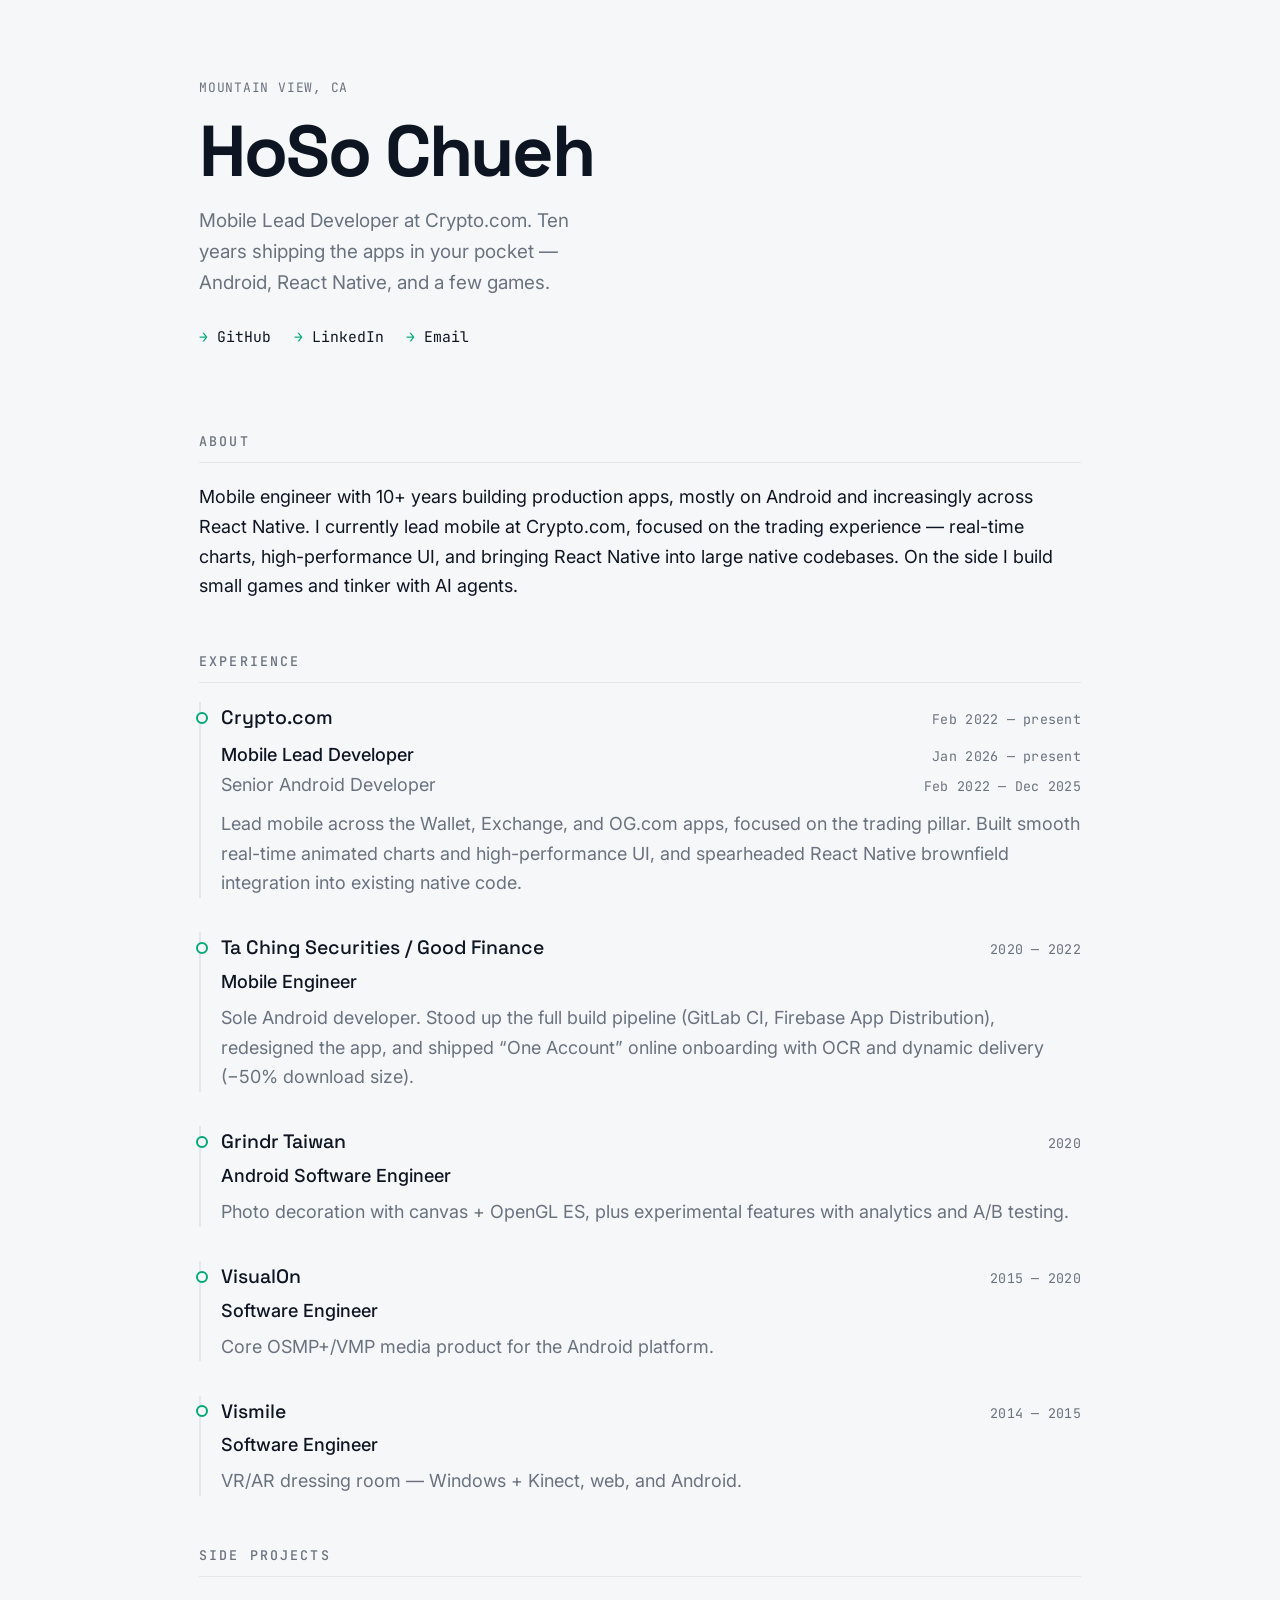
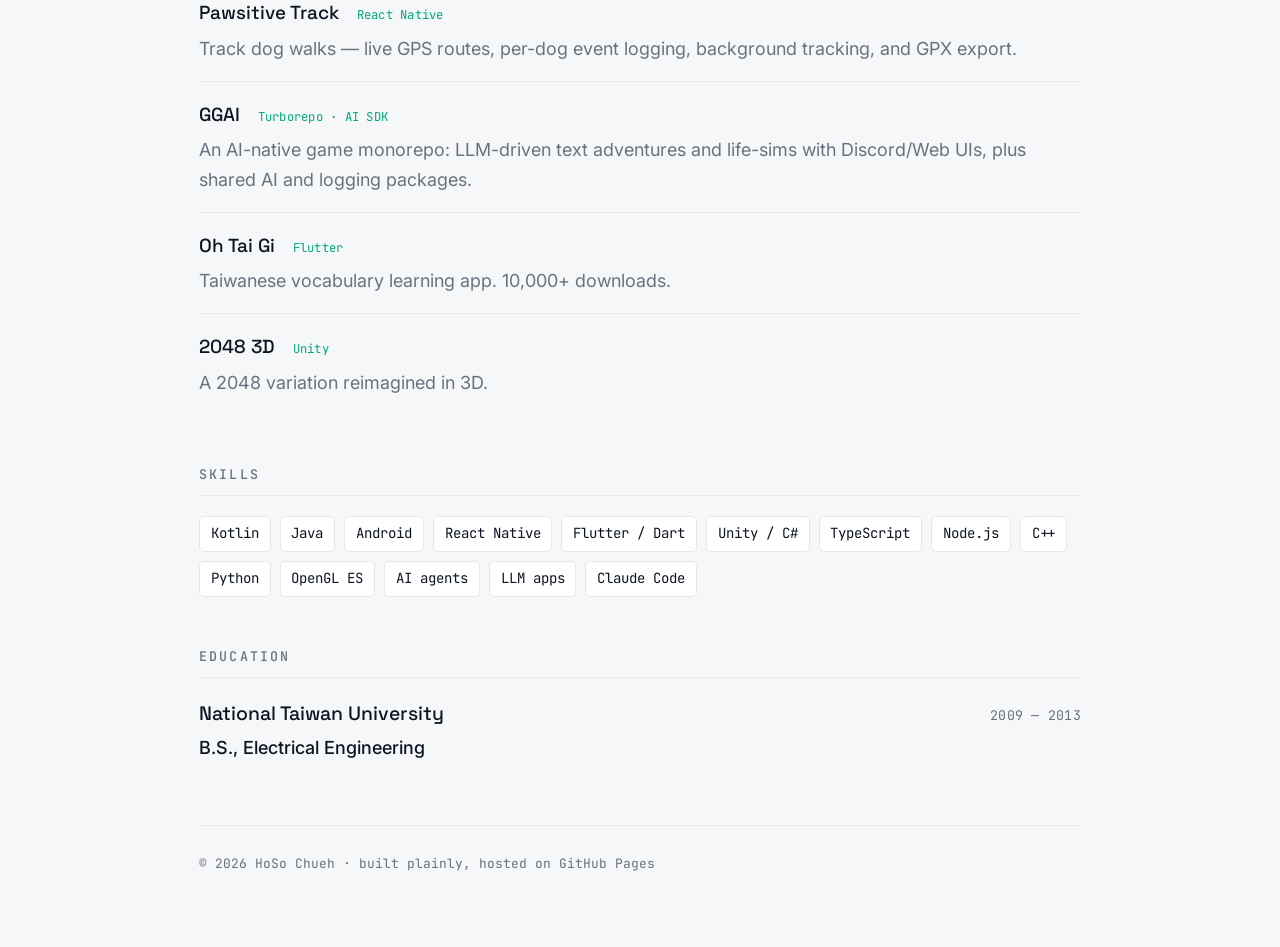
==== index.html @ 7f8a241b "feat: simplify hero and update side projects Remove the career-chart hero in favor of a clean single" ====
<!DOCTYPE html>
<html lang="en">
<head>
  <meta charset="UTF-8" />
  <meta name="viewport" content="width=device-width, initial-scale=1.0" />
  <title>HoSo Chueh — Mobile Lead Developer</title>
  <meta name="description" content="HoSo Chueh — Mobile Lead Developer at Crypto.com. 10+ years shipping Android, React Native, and cross-platform apps." />

  <link rel="preconnect" href="https://fonts.googleapis.com" />
  <link rel="preconnect" href="https://fonts.gstatic.com" crossorigin />
  <link href="https://fonts.googleapis.com/css2?family=Space+Grotesk:wght@400;500;700&family=JetBrains+Mono:wght@400;500&family=Inter:wght@400;500&display=swap" rel="stylesheet" />

  <link rel="stylesheet" href="styles.css" />
  <link rel="icon" href="data:image/svg+xml,<svg xmlns='http://www.w3.org/2000/svg' viewBox='0 0 100 100'><polyline points='10,80 35,60 55,68 75,30 90,18' fill='none' stroke='%2300a878' stroke-width='10' stroke-linecap='round' stroke-linejoin='round'/></svg>" />
</head>
<body>
  <main>
    <header class="hero">
      <p class="eyebrow">Mountain View, CA</p>
      <h1>HoSo&nbsp;Chueh</h1>
      <p class="tagline">Mobile Lead Developer at Crypto.com. Ten years shipping
        the apps in your pocket — Android, React&nbsp;Native, and a few games.</p>
      <ul class="links">
        <li><a href="https://github.com/hschueh" rel="me">GitHub</a></li>
        <li><a href="https://www.linkedin.com/in/hoso-chueh-b6374258/" rel="me">LinkedIn</a></li>
        <li><a href="mailto:hoso.chueh@gmail.com">Email</a></li>
      </ul>
    </header>

    <section>
      <h2>About</h2>
      <p>
        Mobile engineer with 10+ years building production apps, mostly on Android
        and increasingly across React&nbsp;Native. I currently lead mobile at
        Crypto.com, focused on the trading experience — real-time charts,
        high-performance UI, and bringing React&nbsp;Native into large native
        codebases. On the side I build small games and tinker with AI agents.
      </p>
    </section>

    <section>
      <h2>Experience</h2>
      <ol class="timeline">
        <li>
          <div class="org">Crypto.com<span class="when">Feb 2022 — present</span></div>
          <ul class="roles">
            <li><span class="role">Mobile Lead Developer</span><span class="when">Jan 2026 — present</span></li>
            <li><span class="role">Senior Android Developer</span><span class="when">Feb 2022 — Dec 2025</span></li>
          </ul>
          <p>Lead mobile across the Wallet, Exchange, and OG.com apps, focused on the
             trading pillar. Built smooth real-time animated charts and
             high-performance UI, and spearheaded React&nbsp;Native brownfield
             integration into existing native code.</p>
        </li>
        <li>
          <div class="org">Ta Ching Securities / Good Finance<span class="when">2020 — 2022</span></div>
          <p class="role">Mobile Engineer</p>
          <p>Sole Android developer. Stood up the full build pipeline (GitLab CI,
             Firebase App Distribution), redesigned the app, and shipped “One Account”
             online onboarding with OCR and dynamic delivery (−50% download size).</p>
        </li>
        <li>
          <div class="org">Grindr Taiwan<span class="when">2020</span></div>
          <p class="role">Android Software Engineer</p>
          <p>Photo decoration with canvas + OpenGL&nbsp;ES, plus experimental features
             with analytics and A/B testing.</p>
        </li>
        <li>
          <div class="org">VisualOn<span class="when">2015 — 2020</span></div>
          <p class="role">Software Engineer</p>
          <p>Core OSMP+/VMP media product for the Android platform.</p>
        </li>
        <li>
          <div class="org">Vismile<span class="when">2014 — 2015</span></div>
          <p class="role">Software Engineer</p>
          <p>VR/AR dressing room — Windows + Kinect, web, and Android.</p>
        </li>
      </ol>
    </section>

    <section>
      <h2>Side Projects</h2>
      <ul class="projects">
        <li>
          <span class="proj-name">Pawsitive Track</span>
          <span class="proj-tag">React Native</span>
          <p>Track dog walks — live GPS routes, per-dog event logging, background
             tracking, and GPX export.</p>
        </li>
        <li>
          <span class="proj-name">GGAI</span>
          <span class="proj-tag">Turborepo · AI SDK</span>
          <p>An AI-native game monorepo: LLM-driven text adventures and life-sims with
             Discord/Web UIs, plus shared AI and logging packages.</p>
        </li>
        <li>
          <a class="proj-name" href="https://play.google.com/store/apps/details?id=com.gonnaggstudio.oh_tai_gi">Oh Tai Gi</a>
          <span class="proj-tag">Flutter</span>
          <p>Taiwanese vocabulary learning app. 10,000+ downloads.</p>
        </li>
        <li>
          <a class="proj-name" href="https://play.google.com/store/apps/details?id=com.gonnaggstudio.threed2048">2048 3D</a>
          <span class="proj-tag">Unity</span>
          <p>A 2048 variation reimagined in 3D.</p>
        </li>
      </ul>
    </section>

    <section>
      <h2>Skills</h2>
      <ul class="skills">
        <li>Kotlin</li><li>Java</li><li>Android</li>
        <li>React Native</li><li>Flutter / Dart</li><li>Unity / C#</li>
        <li>TypeScript</li><li>Node.js</li><li>C++</li><li>Python</li><li>OpenGL ES</li>
        <li>AI agents</li><li>LLM apps</li><li>Claude Code</li>
      </ul>
    </section>

    <section>
      <h2>Education</h2>
      <div class="org">National Taiwan University<span class="when">2009 — 2013</span></div>
      <p class="role">B.S., Electrical Engineering</p>
    </section>

    <footer>
      <p>© <span id="year"></span> HoSo Chueh · built plainly, hosted on GitHub Pages</p>
    </footer>
  </main>

  <script src="main.js"></script>
</body>
</html>
---- styles.css ----
:root {
  --paper:   #f6f7f9;
  --panel:   #ffffff;
  --ink:     #0d1522;
  --muted:   #69727f;
  --rule:    #e4e8ed;
  --signal:  #00a878;
  --signal-soft: rgba(0, 168, 120, 0.12);
  --mark:    #e2a03f;
  --maxw:    52rem;

  --display: "Space Grotesk", ui-sans-serif, system-ui, sans-serif;
  --body:    "Inter", ui-sans-serif, system-ui, sans-serif;
  --mono:    "JetBrains Mono", ui-monospace, "SFMono-Regular", monospace;
}

@media (prefers-color-scheme: dark) {
  :root {
    --paper:  #0b111b;
    --panel:  #121a26;
    --ink:    #eef1f5;
    --muted:  #8b95a3;
    --rule:   #20293a;
    --signal: #2dd4a0;
    --signal-soft: rgba(45, 212, 160, 0.14);
    --mark:   #f0b860;
  }
}

* { box-sizing: border-box; }

html { font-size: 18px; }

body {
  margin: 0;
  background: var(--paper);
  color: var(--ink);
  font-family: var(--body);
  line-height: 1.65;
  -webkit-font-smoothing: antialiased;
  text-rendering: optimizeLegibility;
}

main {
  max-width: var(--maxw);
  margin: 0 auto;
  padding: clamp(2.5rem, 6vw, 5rem) 1.5rem 4rem;
}

a {
  color: var(--signal);
  text-decoration: none;
  text-underline-offset: 3px;
}
a:hover { text-decoration: underline; }

:focus-visible {
  outline: 2px solid var(--signal);
  outline-offset: 3px;
  border-radius: 2px;
}

p { margin: 0 0 0.5rem; }

/* ---------- Hero ---------- */

.hero {
  margin-bottom: clamp(3rem, 7vw, 4.5rem);
}

.eyebrow {
  font-family: var(--mono);
  font-size: 0.72rem;
  letter-spacing: 0.06em;
  text-transform: uppercase;
  color: var(--muted);
  margin: 0 0 1rem;
}
.eyebrow .up { color: var(--signal); font-weight: 500; }

h1 {
  font-family: var(--display);
  font-weight: 700;
  font-size: clamp(2.6rem, 8vw, 4rem);
  line-height: 0.98;
  letter-spacing: -0.03em;
  margin: 0 0 1rem;
}

.tagline {
  font-size: 1.05rem;
  color: var(--muted);
  margin: 0 0 1.5rem;
  max-width: 32ch;
}

.links {
  list-style: none;
  display: flex;
  flex-wrap: wrap;
  gap: 1.25rem;
  padding: 0;
  margin: 0;
  font-family: var(--mono);
  font-size: 0.82rem;
}
.links a { color: var(--ink); }
.links a::before { content: "→ "; color: var(--signal); }
.links a:hover { color: var(--signal); }

/* ---------- Sections ---------- */

section { margin-bottom: 2.75rem; }

h2 {
  font-family: var(--mono);
  font-size: 0.74rem;
  font-weight: 500;
  text-transform: uppercase;
  letter-spacing: 0.16em;
  color: var(--muted);
  margin: 0 0 1.1rem;
  padding-bottom: 0.5rem;
  border-bottom: 1px solid var(--rule);
}

/* ---------- Experience timeline ---------- */

.timeline { list-style: none; padding: 0; margin: 0; }
.timeline > li {
  margin-bottom: 1.9rem;
  padding-left: 1.1rem;
  border-left: 2px solid var(--rule);
  position: relative;
}
.timeline > li::before {
  content: "";
  position: absolute;
  left: -5px;
  top: 0.55rem;
  width: 8px;
  height: 8px;
  border-radius: 50%;
  background: var(--paper);
  border: 2px solid var(--signal);
}

.org {
  display: flex;
  flex-wrap: wrap;
  justify-content: space-between;
  align-items: baseline;
  gap: 0.5rem;
  font-family: var(--display);
  font-weight: 500;
  font-size: 1.08rem;
  margin-bottom: 0.15rem;
}

.role {
  font-weight: 500;
  color: var(--ink);
  margin: 0 0 0.35rem;
}

.when {
  font-family: var(--mono);
  font-weight: 400;
  font-size: 0.74rem;
  color: var(--muted);
  white-space: nowrap;
  letter-spacing: 0.02em;
}

.roles {
  list-style: none;
  padding: 0;
  margin: 0.3rem 0 0.55rem;
}
.roles > li {
  display: flex;
  flex-wrap: wrap;
  justify-content: space-between;
  align-items: baseline;
  gap: 0.5rem;
}
.roles .role { font-weight: 400; color: var(--muted); margin: 0; }
.roles > li:first-child .role { color: var(--ink); font-weight: 500; }

.timeline p:last-child { margin: 0; color: var(--muted); }

/* ---------- Projects ---------- */

.projects { list-style: none; padding: 0; margin: 0; }
.projects > li {
  padding: 0.95rem 0;
  border-bottom: 1px solid var(--rule);
}
.projects > li:first-child { padding-top: 0; }
.projects > li:last-child { border-bottom: 0; }

.proj-name {
  font-family: var(--display);
  font-weight: 500;
  font-size: 1.05rem;
}
a.proj-name { color: var(--ink); }
a.proj-name:hover { color: var(--signal); }

.proj-tag {
  font-family: var(--mono);
  font-size: 0.68rem;
  color: var(--signal);
  margin-left: 0.7rem;
  letter-spacing: 0.02em;
}

.projects p { margin: 0.3rem 0 0; color: var(--muted); }

/* ---------- Skills ---------- */

.skills {
  list-style: none;
  display: flex;
  flex-wrap: wrap;
  gap: 0.5rem;
  padding: 0;
  margin: 0;
}
.skills li {
  font-family: var(--mono);
  font-size: 0.78rem;
  color: var(--ink);
  background: var(--panel);
  border: 1px solid var(--rule);
  border-radius: 5px;
  padding: 0.3rem 0.6rem;
}

/* ---------- Footer ---------- */

footer {
  margin-top: 3.5rem;
  padding-top: 1.5rem;
  border-top: 1px solid var(--rule);
}
footer p {
  font-family: var(--mono);
  font-size: 0.72rem;
  color: var(--muted);
  margin: 0;
}

/* ---------- Responsive ---------- */
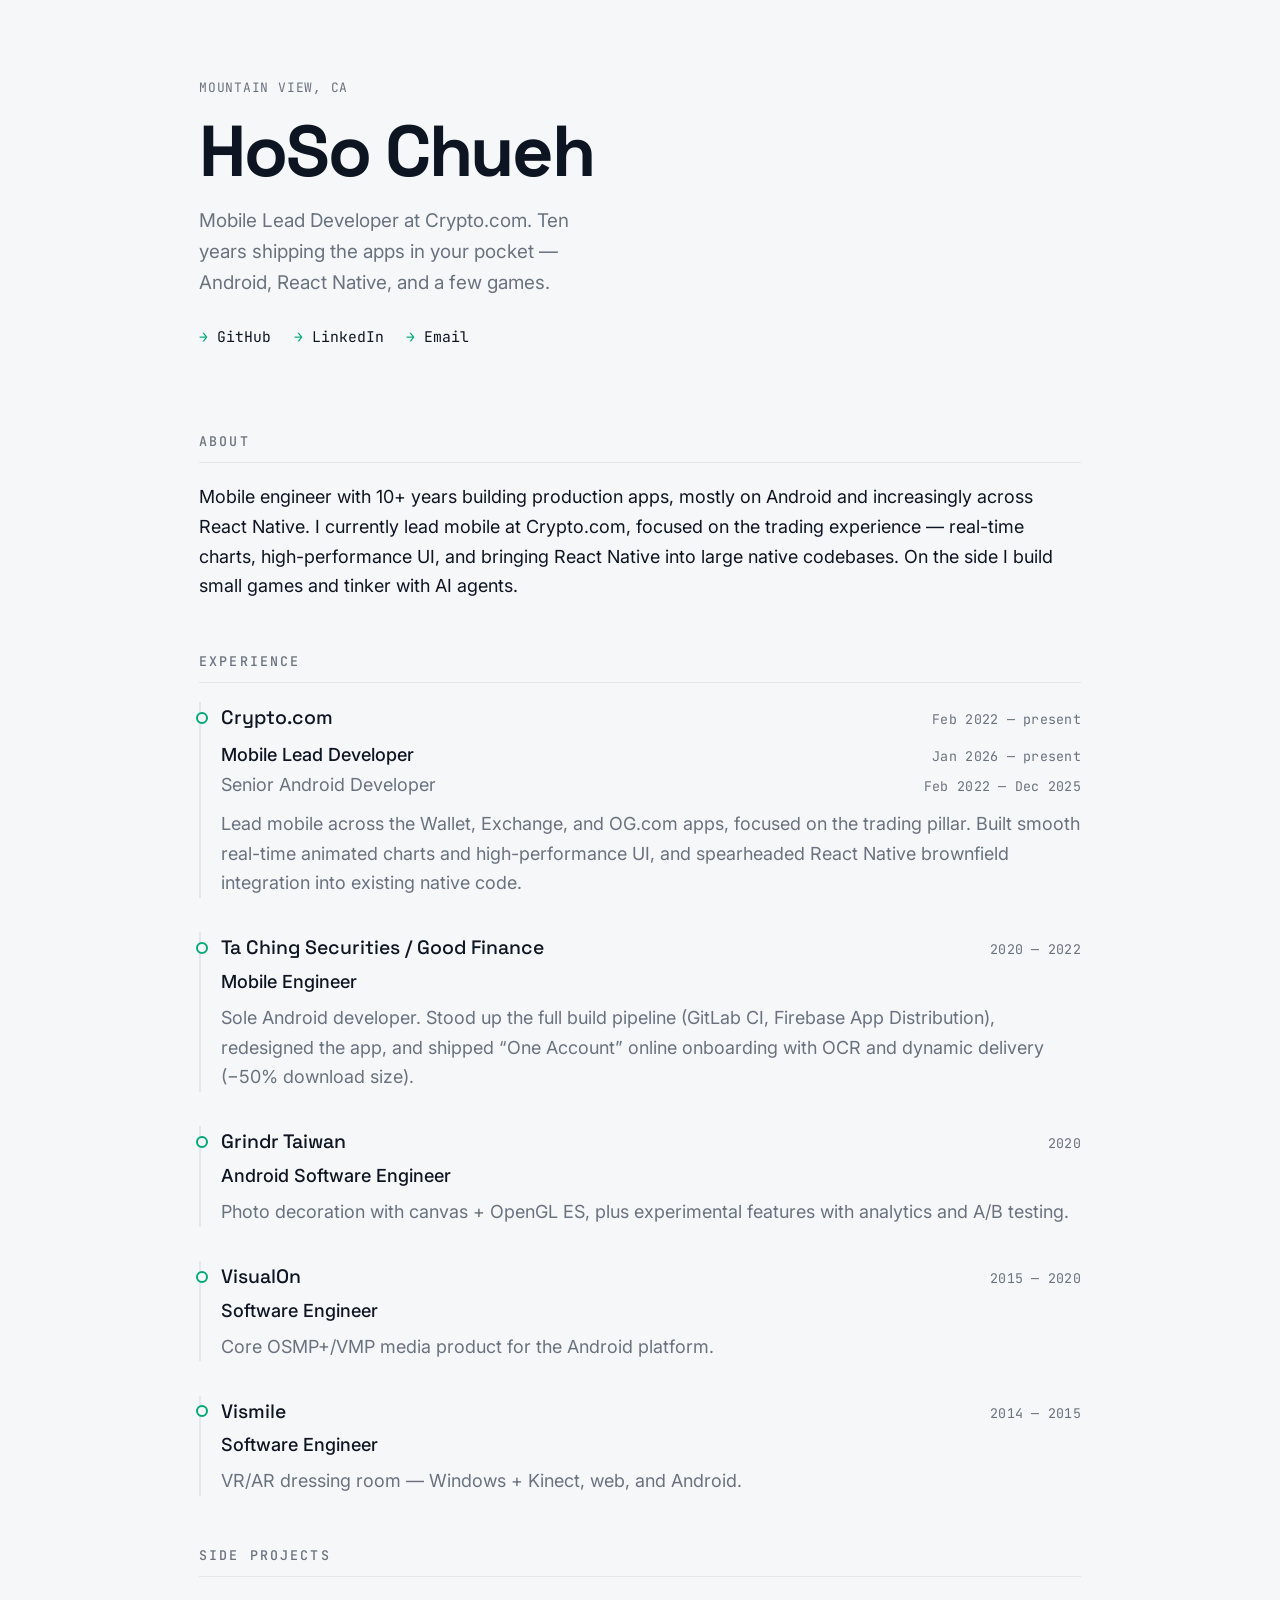
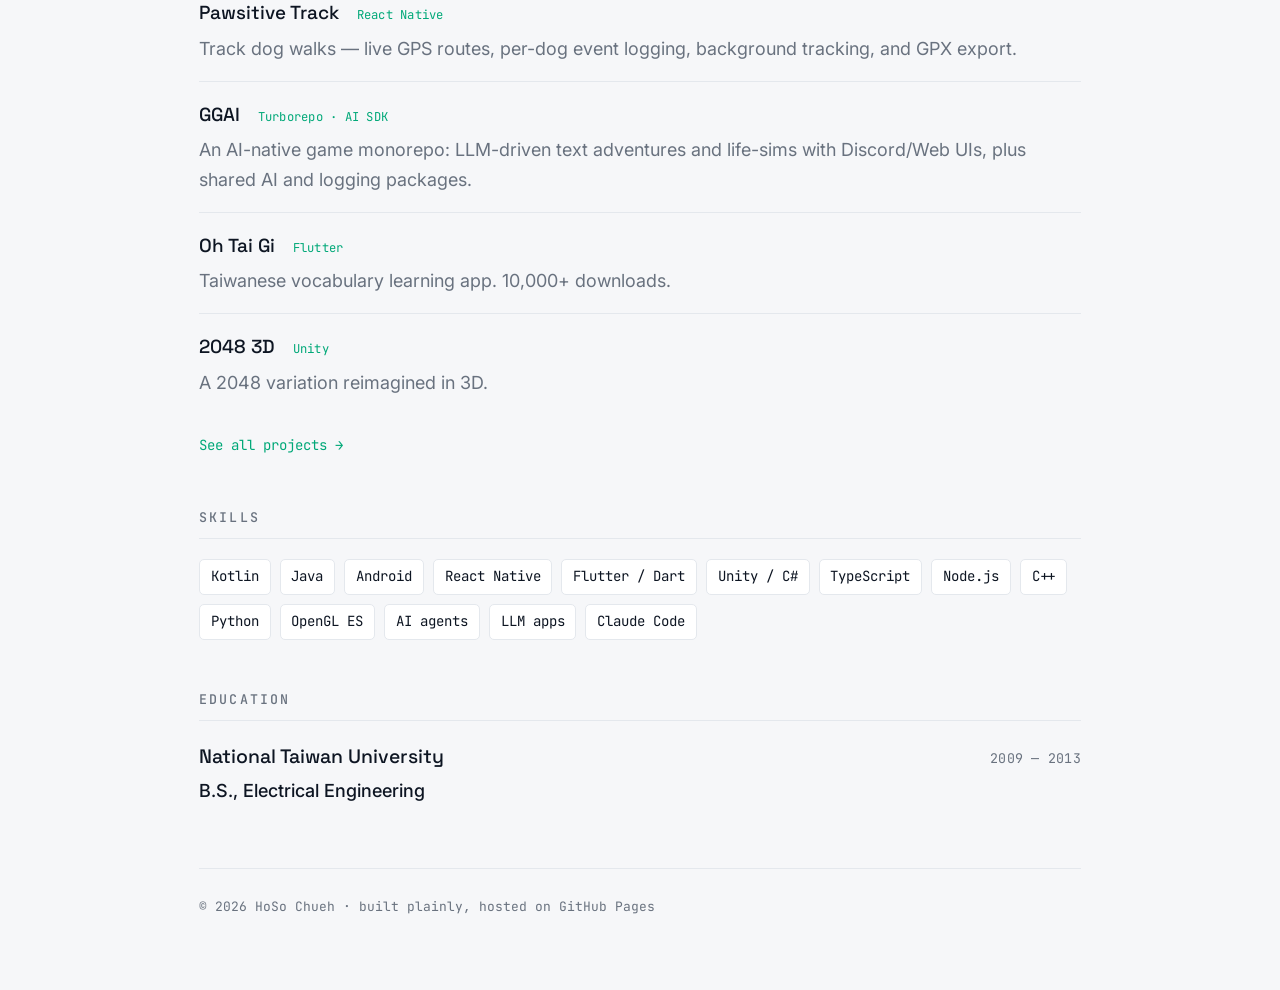
==== commit f1c2edcc: "feat: link homepage to projects portfolio Co-Authored-By: Claude Fable 5 <noreply@anthropic.com>" ====
--- a/index.html
+++ b/index.html
@@ -10,7 +10,7 @@
   <link rel="preconnect" href="https://fonts.gstatic.com" crossorigin />
   <link href="https://fonts.googleapis.com/css2?family=Space+Grotesk:wght@400;500;700&family=JetBrains+Mono:wght@400;500&family=Inter:wght@400;500&display=swap" rel="stylesheet" />
 
-  <link rel="stylesheet" href="styles.css" />
+  <link rel="stylesheet" href="/styles.css" />
   <link rel="icon" href="data:image/svg+xml,<svg xmlns='http://www.w3.org/2000/svg' viewBox='0 0 100 100'><polyline points='10,80 35,60 55,68 75,30 90,18' fill='none' stroke='%2300a878' stroke-width='10' stroke-linecap='round' stroke-linejoin='round'/></svg>" />
 </head>
 <body>
@@ -82,13 +82,13 @@
       <h2>Side Projects</h2>
       <ul class="projects">
         <li>
-          <span class="proj-name">Pawsitive Track</span>
+          <a class="proj-name" href="/projects/pawsitive-track.html">Pawsitive Track</a>
           <span class="proj-tag">React Native</span>
           <p>Track dog walks — live GPS routes, per-dog event logging, background
              tracking, and GPX export.</p>
         </li>
         <li>
-          <span class="proj-name">GGAI</span>
+          <a class="proj-name" href="/projects/ggai.html">GGAI</a>
           <span class="proj-tag">Turborepo · AI SDK</span>
           <p>An AI-native game monorepo: LLM-driven text adventures and life-sims with
              Discord/Web UIs, plus shared AI and logging packages.</p>
@@ -104,6 +104,7 @@
           <p>A 2048 variation reimagined in 3D.</p>
         </li>
       </ul>
+      <p class="more"><a href="/projects/">See all projects →</a></p>
     </section>
 
     <section>
@@ -127,6 +128,6 @@
     </footer>
   </main>
 
-  <script src="main.js"></script>
+  <script src="/main.js"></script>
 </body>
 </html>
--- a/styles.css
+++ b/styles.css
@@ -251,5 +251,62 @@
   margin: 0;
 }
 
+/* ---------- Sub-pages ---------- */
+
+.crumbs {
+  display: flex;
+  justify-content: space-between;
+  gap: 1rem;
+  font-family: var(--mono);
+  font-size: 0.78rem;
+  margin-bottom: clamp(2rem, 5vw, 3rem);
+}
+
+.proj-hero { margin-bottom: clamp(2.5rem, 6vw, 3.5rem); }
+.proj-hero h1 { font-size: clamp(2.1rem, 6vw, 3rem); }
+.proj-hero .tagline { max-width: 52ch; }
+.proj-hero .skills { margin-top: 1.25rem; }
+
+.more {
+  font-family: var(--mono);
+  font-size: 0.78rem;
+  margin: 1.1rem 0 0;
+}
+
+/* ---------- Portfolio cards ---------- */
+
+.card-grid {
+  list-style: none;
+  padding: 0;
+  margin: 0;
+  display: grid;
+  grid-template-columns: repeat(auto-fill, minmax(15rem, 1fr));
+  gap: 1rem;
+}
+
+.card {
+  display: block;
+  height: 100%;
+  background: var(--panel);
+  border: 1px solid var(--rule);
+  border-radius: 8px;
+  padding: 1.1rem 1.2rem;
+  color: var(--ink);
+  transition: border-color 0.15s ease;
+}
+.card:hover {
+  border-color: var(--signal);
+  text-decoration: none;
+}
+.card .proj-tag { display: block; margin: 0.15rem 0 0.4rem; }
+.card p { margin: 0; color: var(--muted); font-size: 0.92rem; }
+.card .ext {
+  display: block;
+  margin-top: 0.5rem;
+  font-family: var(--mono);
+  font-size: 0.68rem;
+  color: var(--muted);
+}
+
 /* ---------- Responsive ---------- */
 
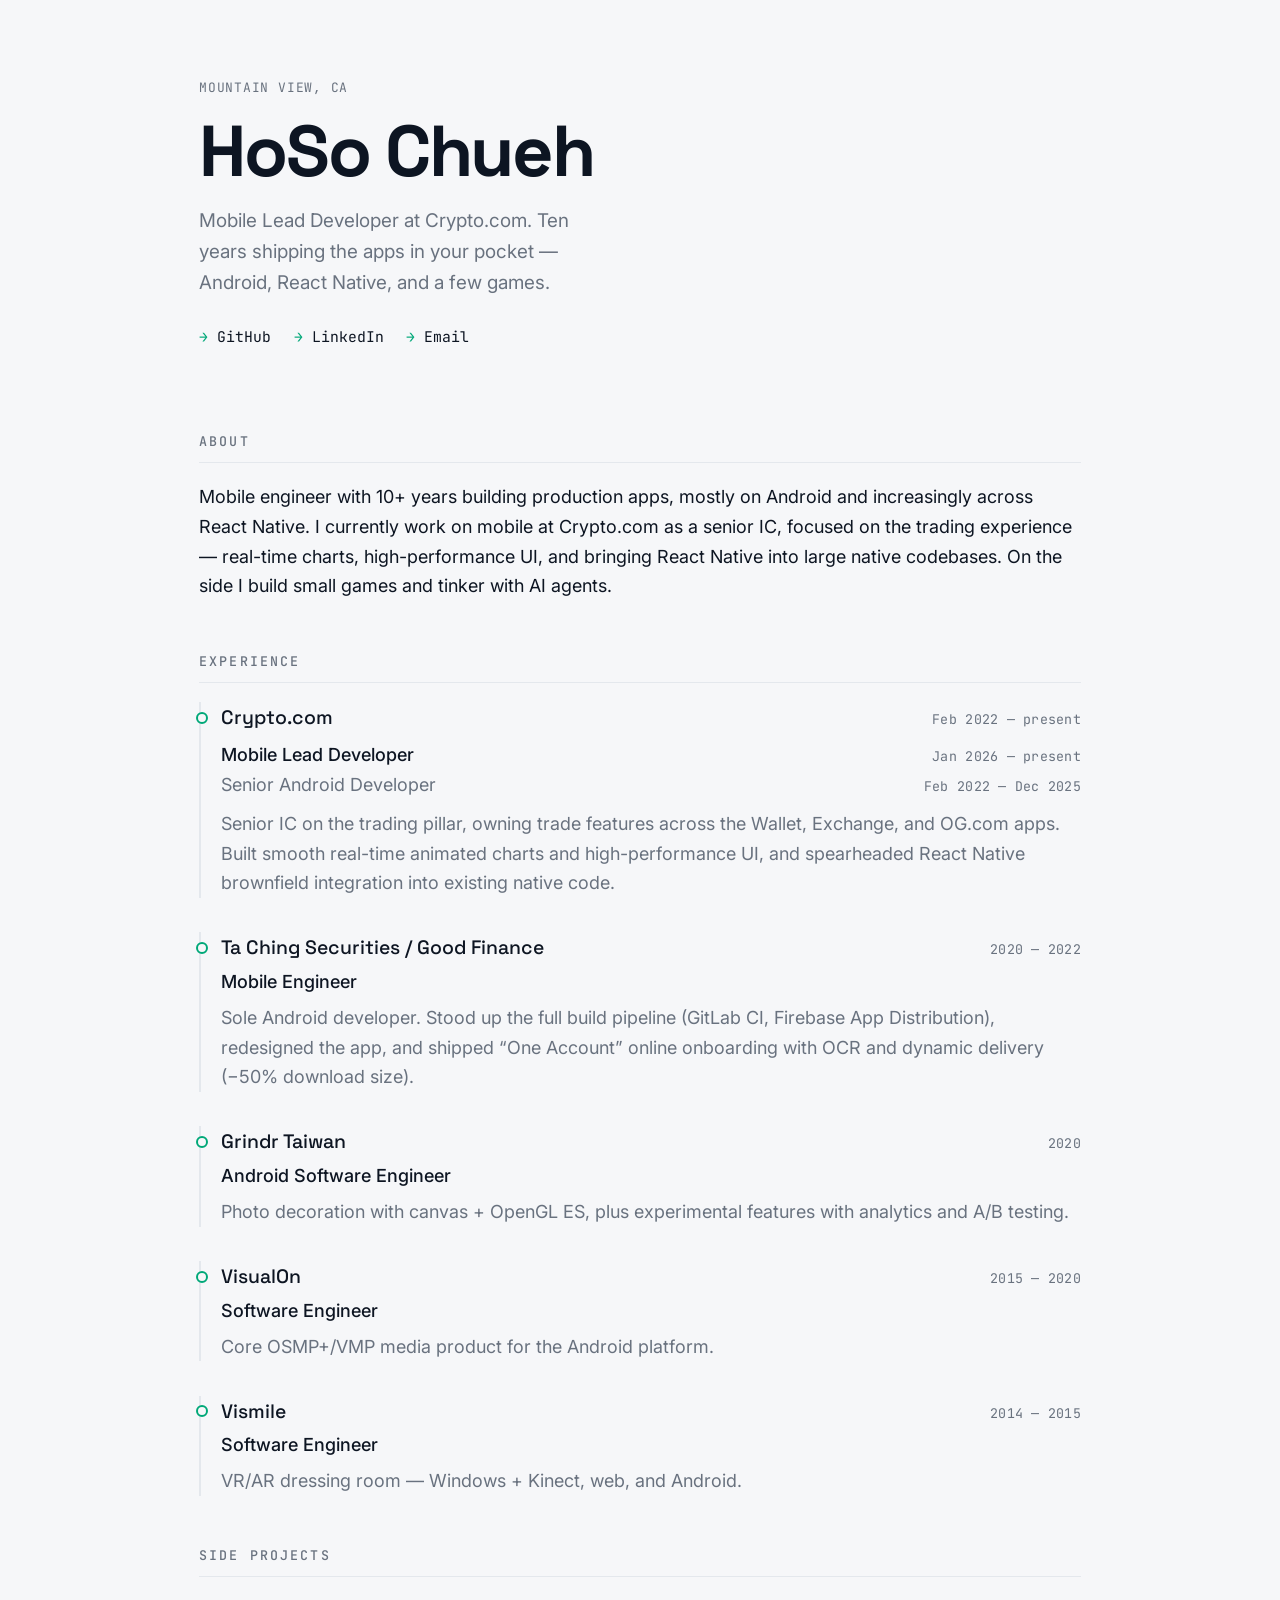
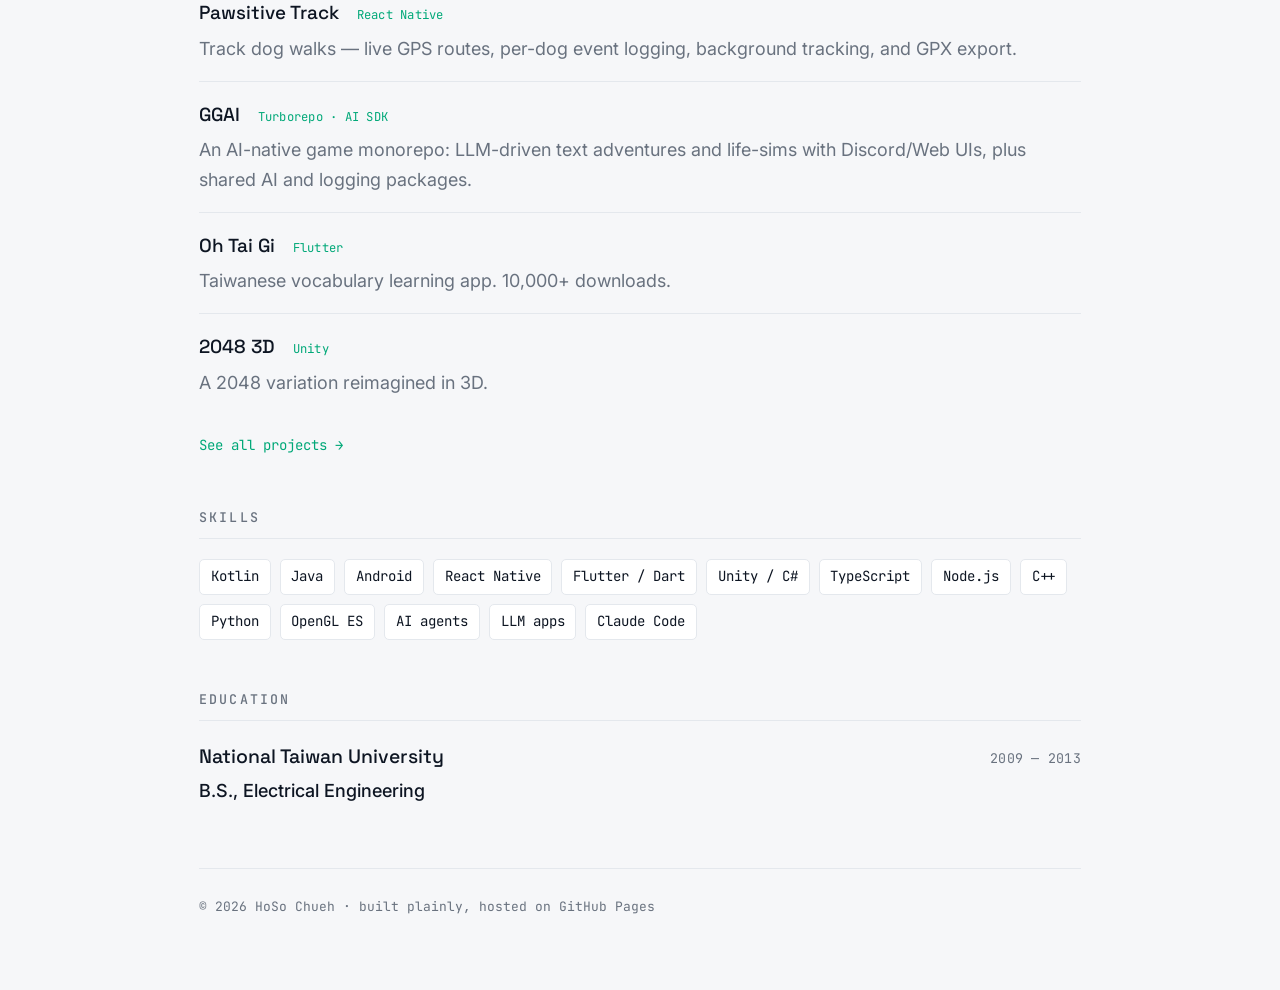
==== commit 1dccb587: "fix: describe Crypto.com role as senior IC, not team lead Co-Authored-By: Claude Opus 5.5 <noreply@a" ====
--- a/index.html
+++ b/index.html
@@ -23,7 +23,7 @@
       <ul class="links">
         <li><a href="https://github.com/hschueh" rel="me">GitHub</a></li>
         <li><a href="https://www.linkedin.com/in/hoso-chueh-b6374258/" rel="me">LinkedIn</a></li>
-        <li><a href="mailto:hoso.chueh@gmail.com">Email</a></li>
+        <li><a href="mailto:chueh044@gmail.com">Email</a></li>
       </ul>
     </header>
 
@@ -31,8 +31,8 @@
       <h2>About</h2>
       <p>
         Mobile engineer with 10+ years building production apps, mostly on Android
-        and increasingly across React&nbsp;Native. I currently lead mobile at
-        Crypto.com, focused on the trading experience — real-time charts,
+        and increasingly across React&nbsp;Native. I currently work on mobile at
+        Crypto.com as a senior IC, focused on the trading experience — real-time charts,
         high-performance UI, and bringing React&nbsp;Native into large native
         codebases. On the side I build small games and tinker with AI agents.
       </p>
@@ -47,8 +47,8 @@
             <li><span class="role">Mobile Lead Developer</span><span class="when">Jan 2026 — present</span></li>
             <li><span class="role">Senior Android Developer</span><span class="when">Feb 2022 — Dec 2025</span></li>
           </ul>
-          <p>Lead mobile across the Wallet, Exchange, and OG.com apps, focused on the
-             trading pillar. Built smooth real-time animated charts and
+          <p>Senior IC on the trading pillar, owning trade features across the
+             Wallet, Exchange, and OG.com apps. Built smooth real-time animated charts and
              high-performance UI, and spearheaded React&nbsp;Native brownfield
              integration into existing native code.</p>
         </li>
--- a/styles.css
+++ b/styles.css
@@ -308,5 +308,22 @@
   color: var(--muted);
 }
 
+/* ---------- Project pages ---------- */
+
+h3 {
+  font-family: var(--display);
+  font-weight: 500;
+  font-size: 1.08rem;
+  margin: 1.5rem 0 0.4rem;
+}
+section > h3:first-of-type { margin-top: 0; }
+
+.prose p { margin-bottom: 0.9rem; }
+.prose p:last-child { margin-bottom: 0; }
+
+.plain { padding-left: 1.1rem; margin: 0; }
+.plain li { margin-bottom: 0.4rem; }
+.plain li::marker { color: var(--signal); }
+
 /* ---------- Responsive ---------- */
 
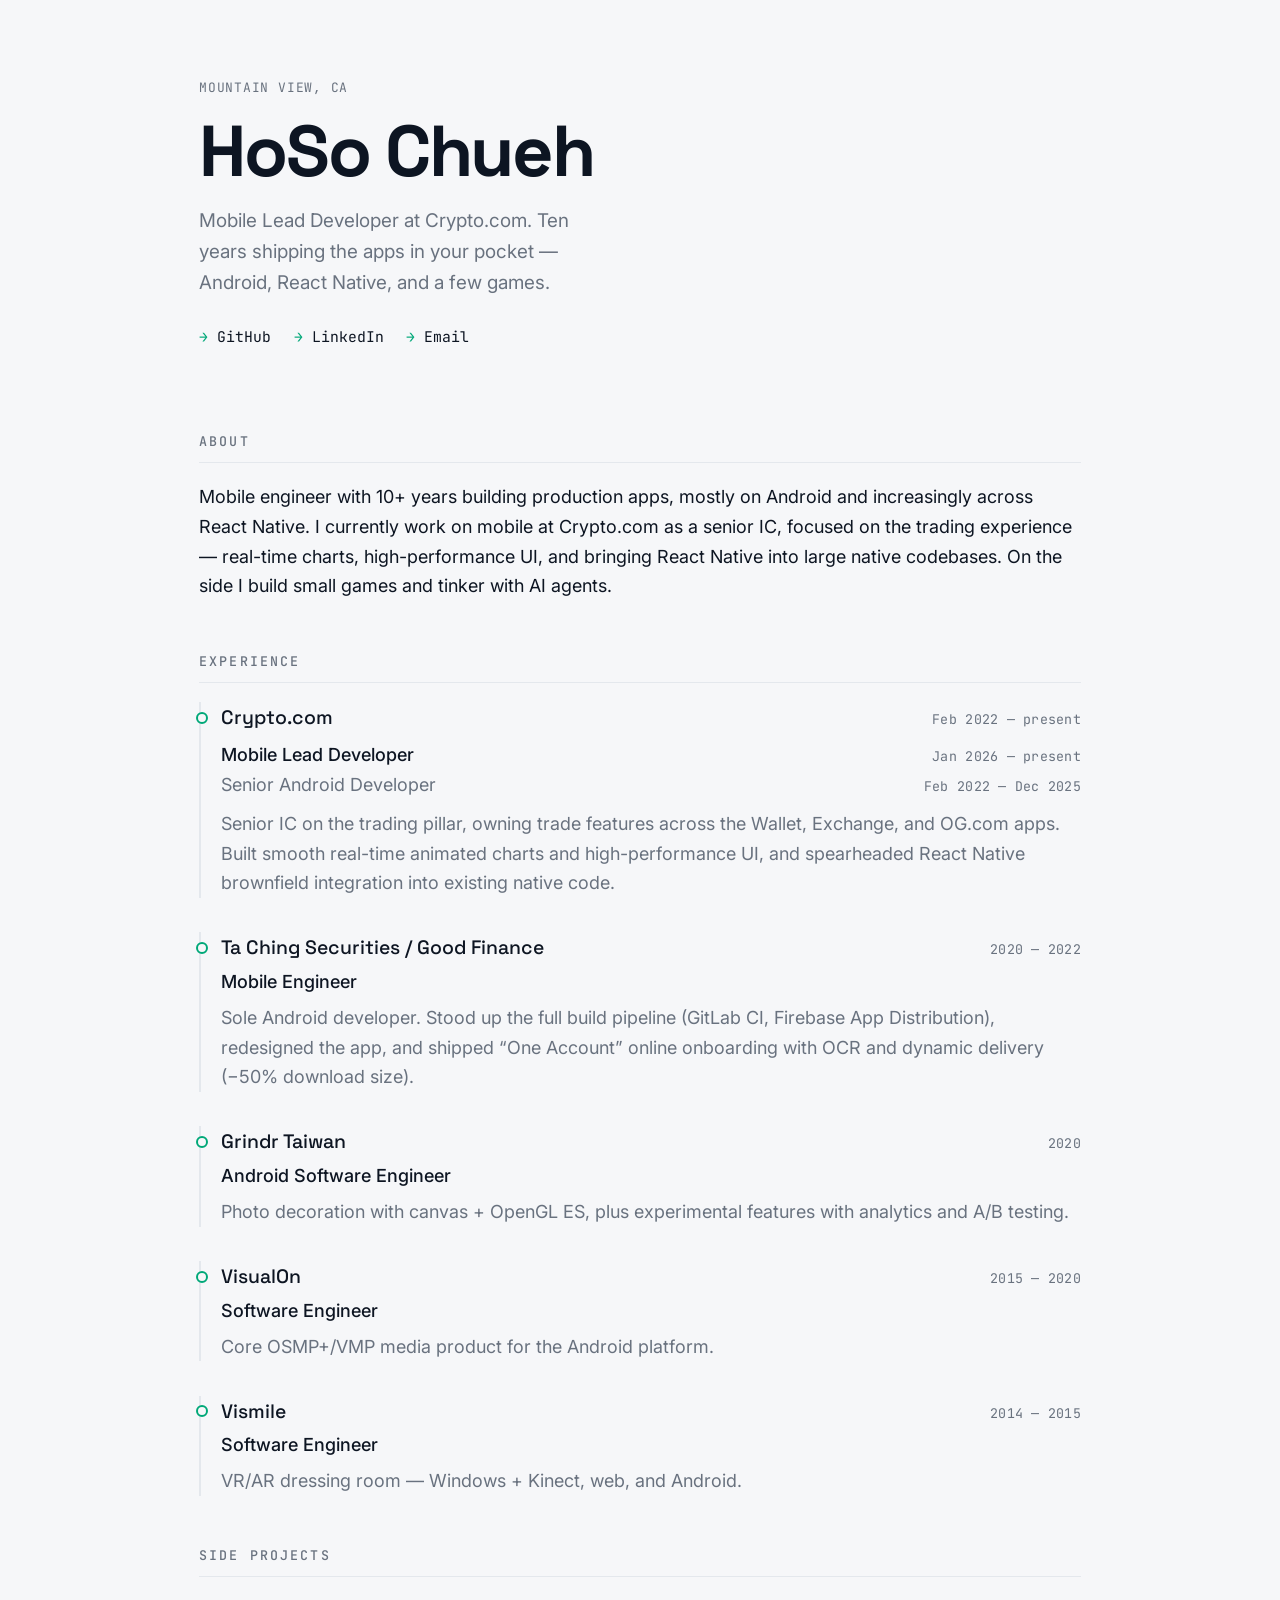
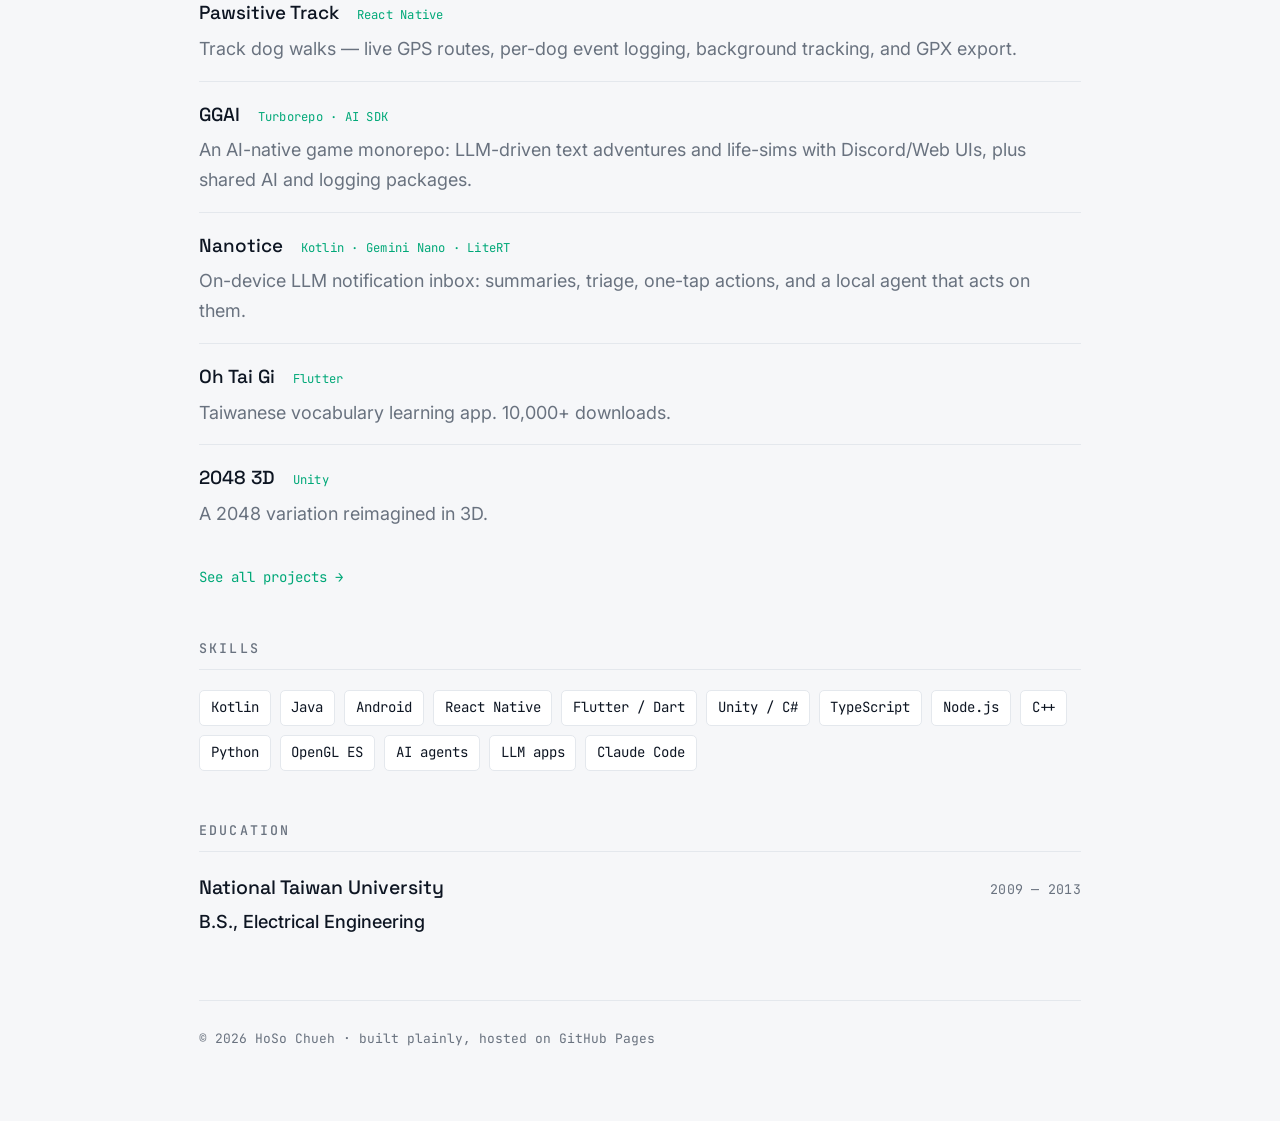
==== commit f1b3fbd9: "feat: add Nanotice side project page and listings Co-Authored-By: Claude Opus 5.5 <noreply@anthropic" ====
--- a/index.html
+++ b/index.html
@@ -94,6 +94,12 @@
              Discord/Web UIs, plus shared AI and logging packages.</p>
         </li>
         <li>
+          <a class="proj-name" href="/projects/nanotice.html">Nanotice</a>
+          <span class="proj-tag">Kotlin · Gemini Nano · LiteRT</span>
+          <p>On-device LLM notification inbox: summaries, triage, one-tap actions,
+             and a local agent that acts on them.</p>
+        </li>
+        <li>
           <a class="proj-name" href="https://play.google.com/store/apps/details?id=com.gonnaggstudio.oh_tai_gi">Oh Tai Gi</a>
           <span class="proj-tag">Flutter</span>
           <p>Taiwanese vocabulary learning app. 10,000+ downloads.</p>
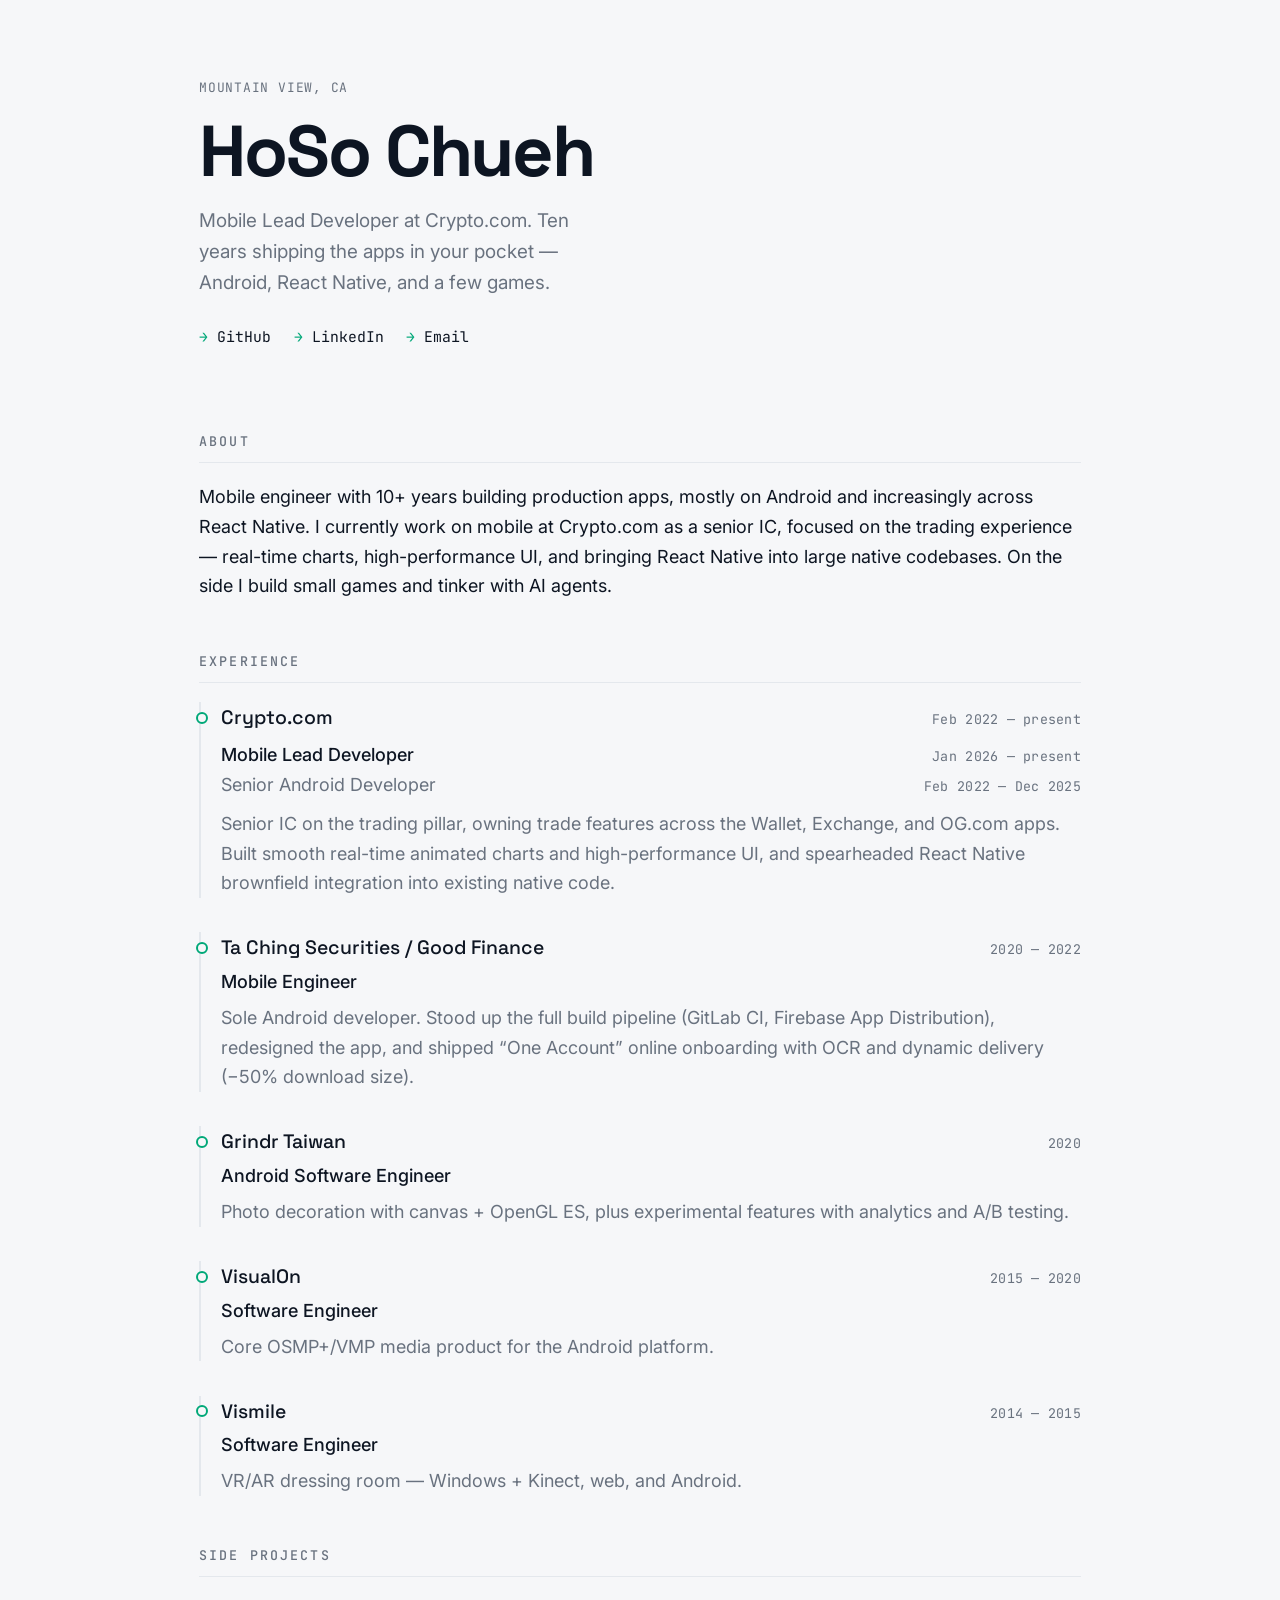
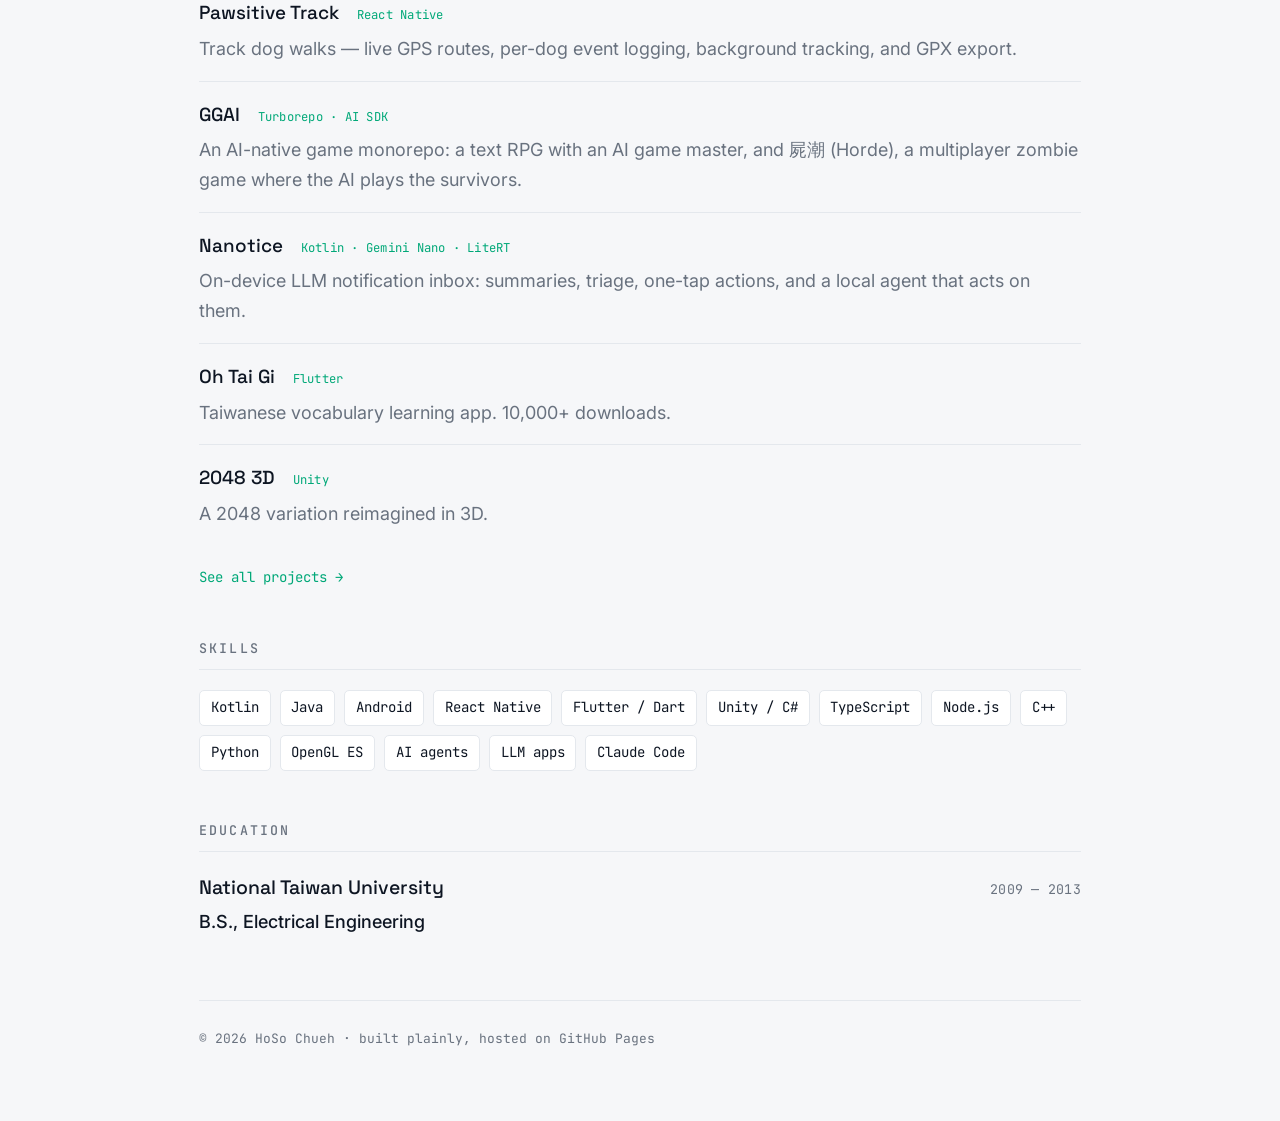
==== commit 73e378b3: "feat: add Horde to GGAI pages and expand AI project details Co-Authored-By: Claude Opus 5.5 <noreply" ====
--- a/index.html
+++ b/index.html
@@ -90,8 +90,8 @@
         <li>
           <a class="proj-name" href="/projects/ggai.html">GGAI</a>
           <span class="proj-tag">Turborepo · AI SDK</span>
-          <p>An AI-native game monorepo: LLM-driven text adventures and life-sims with
-             Discord/Web UIs, plus shared AI and logging packages.</p>
+          <p>An AI-native game monorepo: a text RPG with an AI game master, and
+             屍潮 (Horde), a multiplayer zombie game where the AI plays the survivors.</p>
         </li>
         <li>
           <a class="proj-name" href="/projects/nanotice.html">Nanotice</a>
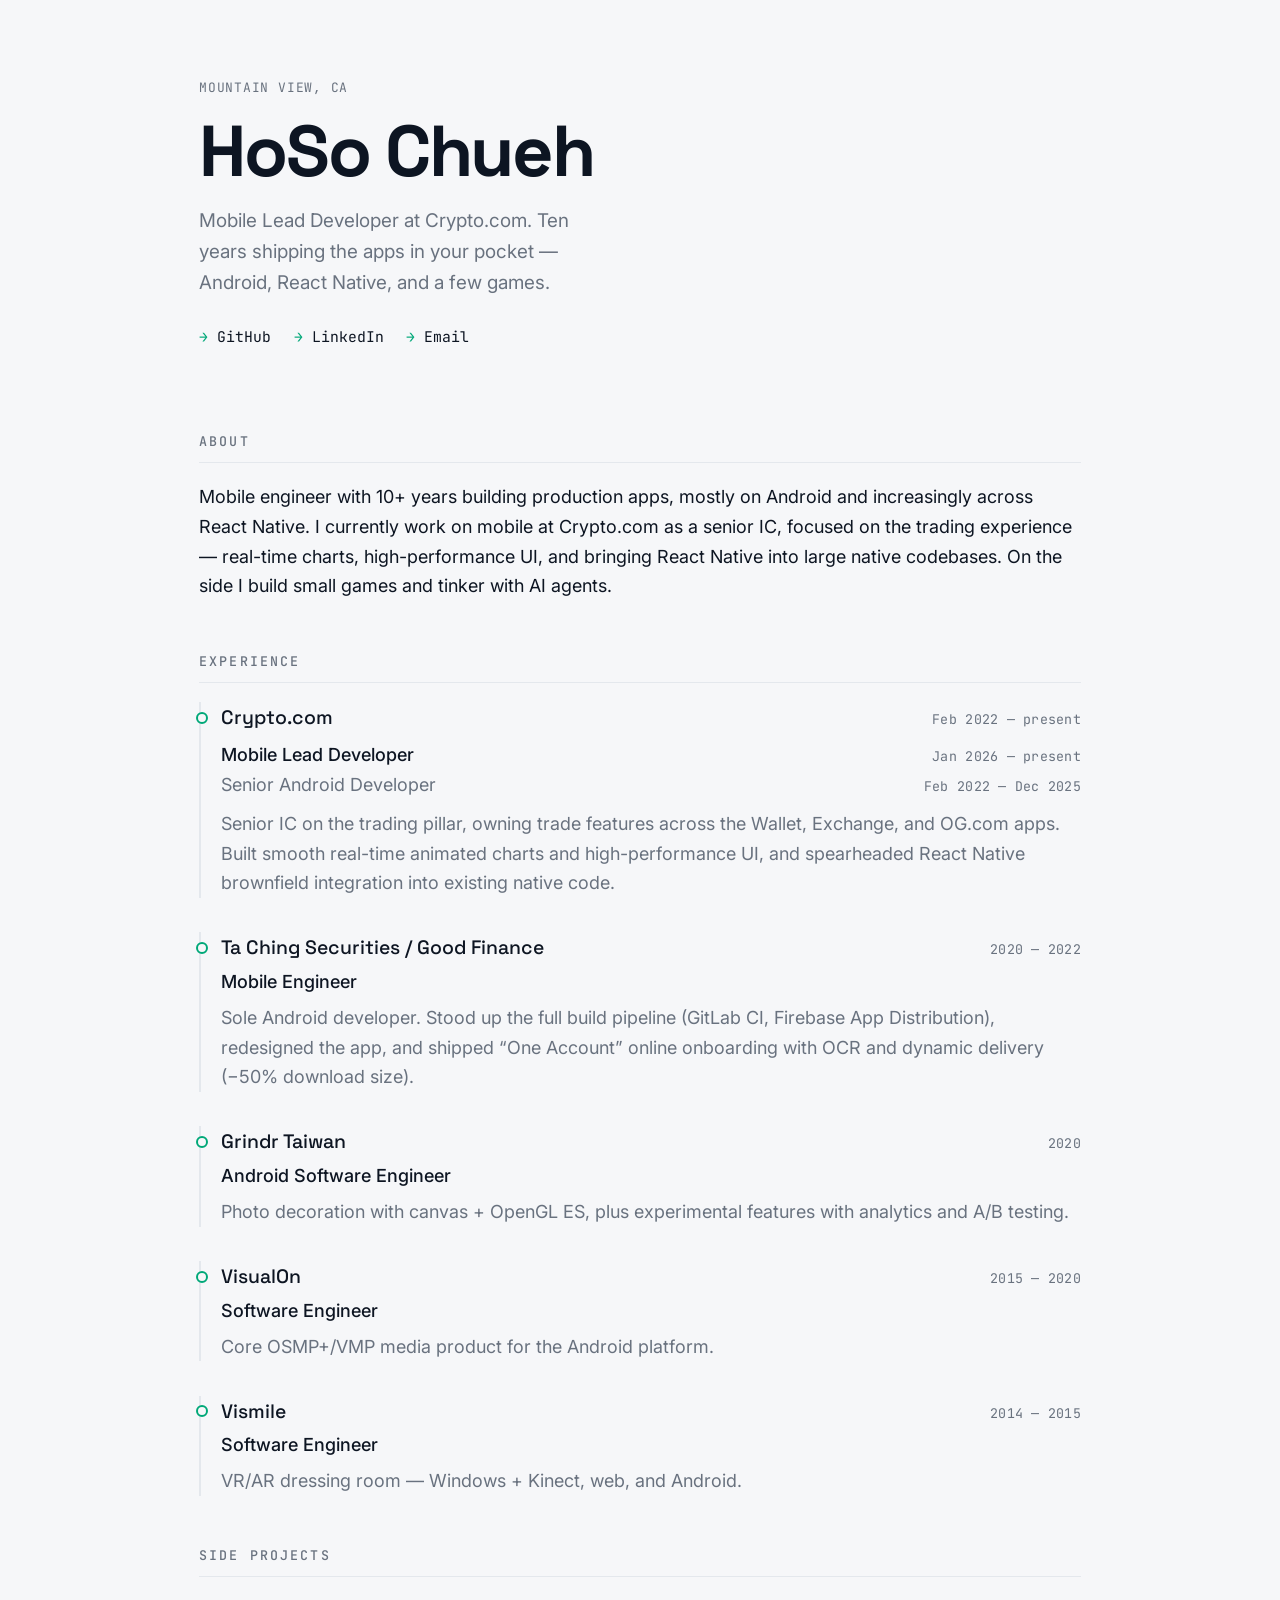
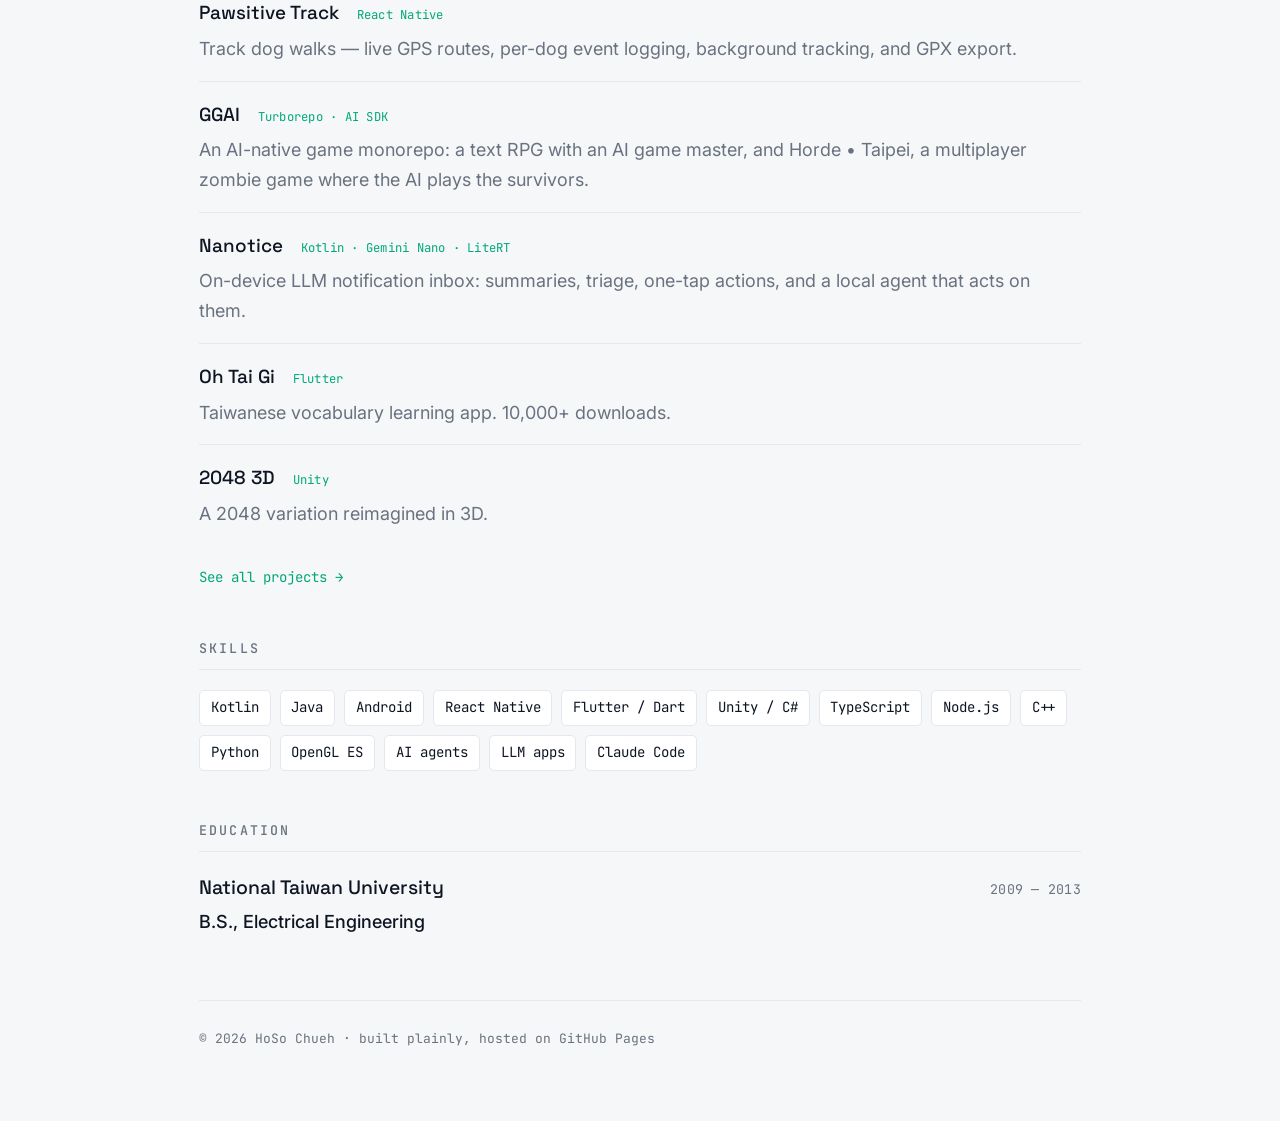
==== commit fd27b109: "fix: call the second GGAI game Horde • Taipei Co-Authored-By: Claude Opus 5.5 <noreply@anthropic.com" ====
--- a/index.html
+++ b/index.html
@@ -91,7 +91,7 @@
           <a class="proj-name" href="/projects/ggai.html">GGAI</a>
           <span class="proj-tag">Turborepo · AI SDK</span>
           <p>An AI-native game monorepo: a text RPG with an AI game master, and
-             屍潮 (Horde), a multiplayer zombie game where the AI plays the survivors.</p>
+             Horde • Taipei, a multiplayer zombie game where the AI plays the survivors.</p>
         </li>
         <li>
           <a class="proj-name" href="/projects/nanotice.html">Nanotice</a>
